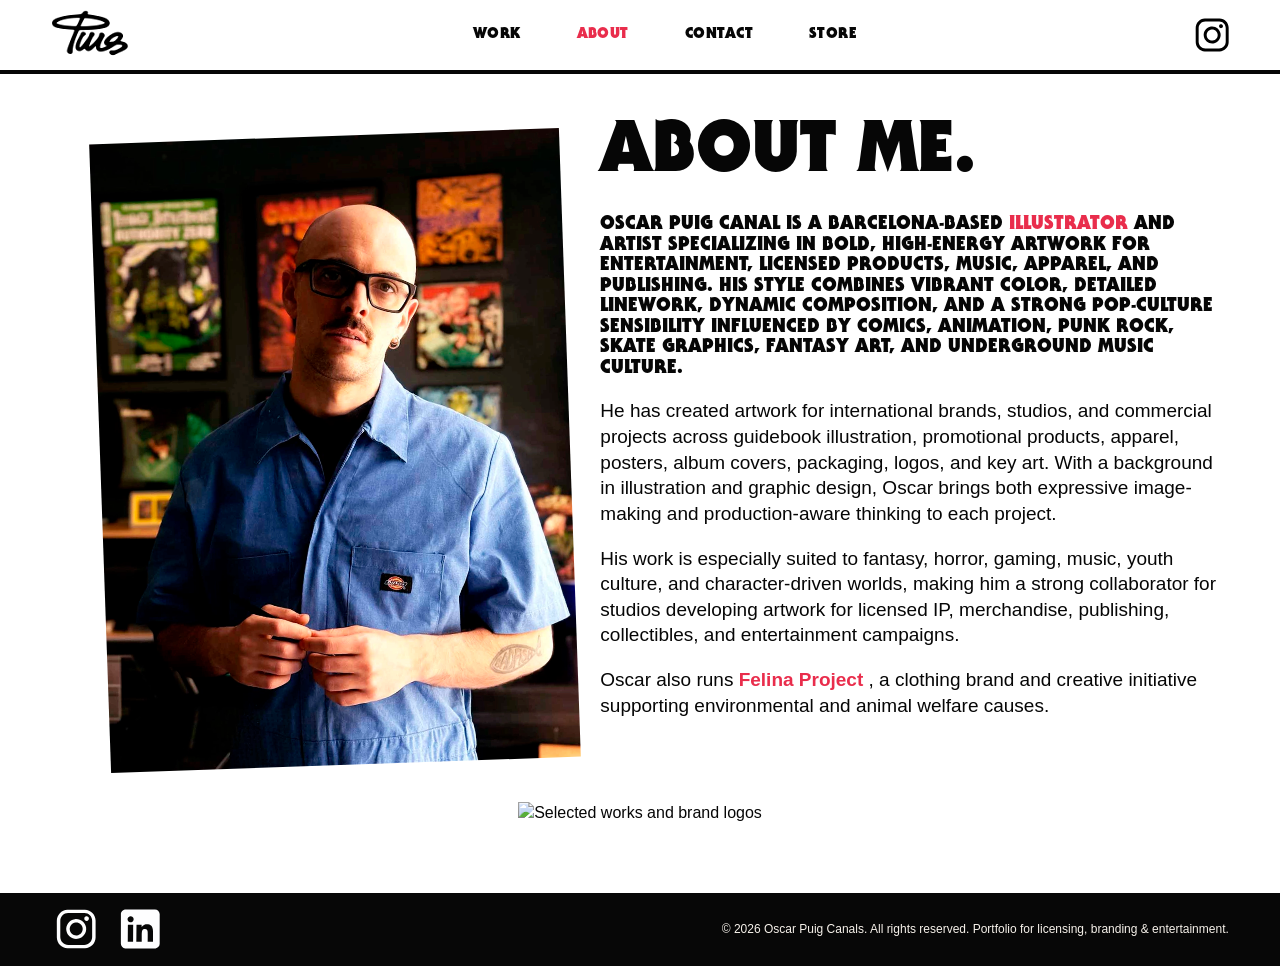
==== about.html @ 58c4e63c "Initial commit" ====
<!doctype html>
<html lang="es">
<head>
  <meta charset="utf-8">
  <meta name="viewport" content="width=device-width, initial-scale=1">
  <title>Oscar Puig - About</title>
  <link rel="stylesheet" href="assets/css/styles.css">

   <link rel="icon" type="image/png" href="assets/img/favicon/favicon.png">
  <link rel="stylesheet" href="assets/css/styles.css">
</head>

<body>
  <header class="site-header">
  <div class="nav-wrap">
    <a class="logo" href="index.html#home" aria-label="Ir a inicio">
      <img src="assets/img/logos/logo.gif" alt="OP">
    </a>

    <nav class="main-nav" aria-label="Navegación principal">
      <a href="index.html#licensed-work">Work</a>
      <a class="active" href="about.html">About</a>
      <a href="contact.html">Contact</a>
      <a href="https://lostmerch.com/collections/felina" target="_blank" rel="noopener">Store</a>
    </nav>

    <a
      class="eye-link header-instagram"
      href="https://www.instagram.com/oscarpuig_bf/"
      target="_blank"
      rel="noopener"
      aria-label="Instagram"
    >
      <img src="assets/img/social/instagram-2.svg" alt="Instagram">
    </a>
  </div>
</header>

  <main class="section about-page">
    <section class="about-hero">
      <div class="photo-tape">
        <img src="assets/img/about/profile-placeholder.webp" alt="Oscar Puig">
      </div>

      <div class="about-copy">
        <h1>About Me.</h1>

        <p class="bold-intro">
          Oscar Puig Canal is a Barcelona-based <span>illustrator</span> and artist specializing in bold, high-energy artwork for entertainment, licensed products, music, apparel, and publishing. His style combines vibrant color, detailed linework, dynamic composition, and a strong pop-culture sensibility influenced by comics, animation, punk rock, skate graphics, fantasy art, and underground music culture.
        </p>

        <p>
          He has created artwork for international brands, studios, and commercial projects across guidebook illustration, promotional products, apparel, posters, album covers, packaging, logos, and key art. With a background in illustration and graphic design, Oscar brings both expressive image-making and production-aware thinking to each project.
        </p>

        <p>
          His work is especially suited to fantasy, horror, gaming, music, youth culture, and character-driven worlds, making him a strong collaborator for studios developing artwork for licensed IP, merchandise, publishing, collectibles, and entertainment campaigns. 

        <p>
          Oscar also runs <a class="about-link" href="https://lostmerch.com/collections/felina" target="_blank" rel="noopener">
  <strong>Felina Project</strong>
</a>, a clothing brand and creative initiative supporting environmental and animal welfare causes.
        </p>
      </div>
    </section>
  </main>

  <div class="brand-strip brand-strip-about">
  <img src="assets/img/logos/brand-strip-about.svg" alt="Selected works and brand logos">
</div>

  <footer class="site-footer">
    <div class="footer-inner">
      <div class="footer-socials">
        <a href="https://www.instagram.com/oscarpuigdraws/" target="_blank" rel="noopener" aria-label="Instagram">
          <img src="assets/img/social/instagram.svg" alt="Instagram">
        </a>

        <a href="https://www.linkedin.com/" target="_blank" rel="noopener" aria-label="LinkedIn">
          <img src="assets/img/social/linkedin.svg" alt="LinkedIn">
        </a>
      </div>

      <div class="footer-copy">
        © 2026 Oscar Puig Canals. All rights reserved. Portfolio for licensing, branding & entertainment.
      </div>
    </div>
  </footer>

  <script src="assets/js/main.js"></script>
</body>
</html>
---- assets/css/styles.css ----
@font-face{
  font-family:'ITC Serif Gothic Std Black';
  src:url('../fonts/ITCSerifGothicStdBlack.woff2') format('woff2');
  font-weight:900;
  font-style:normal;
  font-display:swap;
}

/* ============================= */
/* VARIABLES */
/* ============================= */

:root{
  --paper:#ffffff;
  --ink:#060606;
  --muted:#3c3c3c;
  --accent:#e92d4c;
  --line:#0b0b0b;
  --max:1500px;
  --header-real-h:74px;
  --brand-strip-h:82px;
  --display:'ITC Serif Gothic Std Black','Arial Black',Impact,sans-serif;
  --body:Arial,Helvetica,sans-serif;
}

/* ============================= */
/* BASE */
/* ============================= */

*{
  box-sizing:border-box;
}

html{
  scroll-behavior:smooth;
  background:#070707;
}

body{
  margin:0;
  background:linear-gradient(
    to bottom,
    var(--paper) 0%,
    var(--paper) calc(100% - 72px),
    #070707 calc(100% - 72px),
    #070707 100%
  );
  color:var(--ink);
  font-family:var(--body);
  font-size:16px;
  line-height:1.35;
}

img{
  max-width:100%;
}

.accent-word{
  color:var(--accent);
}

/* ============================= */
/* HEADER */
/* ============================= */

.site-header{
  position:sticky;
  top:0;
  z-index:50;
  background:rgba(255,255,255,.96);
  border-bottom:4px solid var(--ink);
  transition:transform .28s ease,box-shadow .28s ease;
}

.site-header.hide{
  transform:translateY(-105%);
}

.nav-wrap{
  max-width:var(--max);
  margin:0 auto;
  height:70px;
  padding:0 clamp(22px,4vw,68px);
  display:grid;
  grid-template-columns:120px 1fr 70px;
  align-items:center;
}

.logo{
  display:inline-flex;
  width:84px;
  align-items:center;
  background:transparent;
  isolation:auto;
}

.logo img{
  width:78px;
  height:auto;
  display:block;
  mix-blend-mode:multiply;
  filter:contrast(1.15);
}

.main-nav{
  display:flex;
  justify-content:center;
  gap:56px;
}

.main-nav a{
  font-family:var(--display);
  font-size:15px;
  color:var(--ink);
  text-decoration:none;
  text-transform:uppercase;
  letter-spacing:.03em;
  transition:color .18s ease;
}

.main-nav a:hover,
.main-nav a.active{
  color:var(--accent);
}

.eye-link{
  justify-self:end;
}

.header-instagram{
  display:flex;
  align-items:center;
  justify-content:center;
}

.header-instagram img{
  width:34px;
  height:34px;
  display:block;
  object-fit:contain;
}

.header-instagram:hover{
  opacity:.75;
}

/* ============================= */
/* GENERAL SECTIONS */
/* ============================= */

.section{
  max-width:var(--max);
  margin:0 auto;
  padding:32px clamp(24px,4vw,68px);
}

/* ============================= */
/* INDEX FIRST SCREEN */
/* ============================= */

.index-screen{
  height:calc(100svh - var(--header-real-h));
  min-height:640px;
  display:flex;
  flex-direction:column;
  overflow:hidden;
}

.index-screen .hero{
  flex:1 1 auto;
  min-height:0;
  height:auto;
  max-height:none;
  padding-top:0;
  padding-bottom:0;
}

.index-screen .brand-strip{
  flex:0 0 var(--brand-strip-h);
  height:var(--brand-strip-h);
}

.index-screen + .work-section{
  margin-top:0;
}

/* ============================= */
/* HERO */
/* ============================= */

.hero{
  display:grid;
  grid-template-columns:minmax(300px,410px) minmax(760px,1fr);
  gap:28px;
  align-items:center;
  overflow:hidden;
}

.intro-kicker{
  font-family:var(--display);
  color:var(--accent);
  font-size:17px;
  margin-bottom:24px !important;
}

.hero h1{
  font-family:var(--display);
  font-size:clamp(68px,9vw,126px);
  line-height:.72;
  margin:0 0 4px !important;
  text-transform:uppercase;
  letter-spacing:-.06em;
}

.hero h1 span{
  display:block;
}

.hero h1 span:first-child{
  margin-bottom:18px;
}

.hero .lead{
  max-width:510px;
  font-family:var(--display);
  font-weight:900;
  font-size:30px;
  line-height:1.05;
  letter-spacing:.02em;
  text-transform:uppercase;
  margin-top:0 !important;
}

.hero .lead.lead-accent{
  color:#ef3f5f !important;
}

.hero-copy > p:not(.lead){
  max-width:500px;
}

/* ============================= */
/* WORK BUTTON */
/* ============================= */

.hero-work-btn{
  display:inline-flex;
  align-items:center;
  justify-content:center;
  margin-top:18px;
  padding:11px 18px 9px;
  background:#fff;
  color:var(--ink);
  border:2px solid var(--ink);
  font-family:var(--display);
  font-size:15px;
  line-height:1;
  text-transform:uppercase;
  text-decoration:none;
  letter-spacing:.03em;
  box-shadow:4px 4px 0 var(--ink);
  transition:
    background .2s ease,
    color .2s ease,
    transform .2s ease,
    box-shadow .2s ease;
}

.hero-work-btn:hover{
  background:var(--accent);
  color:#fff;
  transform:translate(2px,2px);
  box-shadow:2px 2px 0 var(--ink);
}

/* ============================= */
/* HERO CARDS — ACCORDION SOLO DESKTOP */
/* ============================= */

.hero-cards{
  height:100%;
  min-height:0;
  max-height:none;
  display:grid;
  grid-template-columns:1.7fr 1fr 1fr 1fr;
  gap:0;
  align-items:stretch;
  overflow:hidden;
  padding:12px 0;
  background:transparent;
  border:0;
  transition:grid-template-columns .45s cubic-bezier(.22,.61,.36,1);
}

.hero-cards:hover{
  grid-template-columns:1fr 1fr 1fr 1fr;
}

.hero-cards:has(.hero-card:nth-child(1):hover){
  grid-template-columns:2.25fr .82fr .82fr .82fr;
}

.hero-cards:has(.hero-card:nth-child(2):hover){
  grid-template-columns:.82fr 2.25fr .82fr .82fr;
}

.hero-cards:has(.hero-card:nth-child(3):hover){
  grid-template-columns:.82fr .82fr 2.25fr .82fr;
}

.hero-cards:has(.hero-card:nth-child(4):hover){
  grid-template-columns:.82fr .82fr .82fr 2.25fr;
}

.hero-card{
  position:relative;
  display:block;
  height:100%;
  min-width:0;
  overflow:hidden;
  background:#000;
  text-decoration:none;
  border:0;
  border-left:1px solid var(--ink);
  transform:none;
  margin:0;
  clip-path:none;
  isolation:isolate;
}

.hero-card:first-child{
  border-left:0;
}

.hero-card::before,
.hero-card::after{
  display:none;
}

.hero-card:not(:first-child){
  border-left:1px solid var(--ink);
}

.hero-card img{
  width:100%;
  height:100%;
  max-width:none;
  display:block;
  object-fit:cover;
  object-position:center;
  transform:scale(1.02);
  filter:saturate(.96) contrast(.99);
  transition:
    transform .55s cubic-bezier(.22,.61,.36,1),
    filter .35s ease;
}

.hero-card:hover img{
  transform:scale(1.09);
  filter:saturate(1.04) contrast(1.03);
}

.hero-label{
  position:absolute;
  left:18px;
  bottom:34px;
  z-index:8;
  background:#fff;
  color:#000;
  font-family:var(--display);
  font-size:15px;
  padding:4px 8px;
  transform:none;
}

/* ============================= */
/* BRAND STRIP */
/* ============================= */

.brand-strip{
  width:100%;
  height:82px;
  background:#050505;
  display:flex;
  align-items:center;
  justify-content:center;
  overflow:hidden;
  padding:0 32px;
}

.brand-strip img{
  display:block;
  width:auto;
  height:auto;
  max-width:100%;
  max-height:100px;
  object-fit:contain;
}

.brand-strip-about{
  background:#fff;
}

/* ============================= */
/* WORK SECTIONS */
/* ============================= */

.section-title{
  font-family:var(--display);
  font-size:31px;
  text-align:center;
  margin:0 auto 22px;
  text-transform:uppercase;
  border-top:1px solid rgba(0,0,0,.25);
  padding-top:16px;
  letter-spacing:-.03em;
}

.section-title span{
  color:var(--accent);
}

.work-section{
  padding-top:26px;
  padding-bottom:18px;
}

.gallery{
  width:100%;
  display:grid;
  gap:10px;
  align-items:stretch;
  grid-auto-flow:dense;
}

.tile{
  position:relative;
  overflow:hidden;
  background:#111;
  cursor:pointer;
  min-height:0;
  aspect-ratio:4 / 5;
}

.tile.big{
  grid-row:span 2;
}

.tile.wide{
  grid-column:auto;
}

.tile img{
  width:100%;
  height:100%;
  display:block;
  object-fit:cover;
  object-position:center center;
  transition:transform .45s ease,filter .45s ease;
}

.tile::after{
  content:"";
  position:absolute;
  inset:0;
  background:rgba(0,0,0,0);
  transition:background .35s ease;
}

.tile:hover img{
  transform:scale(1.07);
  filter:brightness(.65);
}

.tile:hover::after{
  background:rgba(0,0,0,.28);
}

.tile-copy{
  position:absolute;
  inset:0;
  z-index:2;
  color:#fff;
  display:flex;
  flex-direction:column;
  align-items:center;
  justify-content:center;
  text-align:center;
  padding:24px;
  opacity:0;
  transform:translateY(8px);
  transition:opacity .25s ease,transform .25s ease;
}

.tile:hover .tile-copy{
  opacity:1;
  transform:translateY(0);
}

.tile-copy h3{
  font-family:var(--display);
  font-size:clamp(18px,2.2vw,34px);
  line-height:.9;
  margin:0 0 8px;
  text-transform:uppercase;
}

.tile-copy p{
  font-size:16px;
  max-width:330px;
  margin:0;
}

/* Licensed Work */
.licensed-grid{
  grid-template-columns:2fr 1fr 1fr;
  grid-template-rows:repeat(2,1fr);
  grid-auto-rows:1fr;
  aspect-ratio:1.595 / 1;
}

.licensed-grid .tile{
  aspect-ratio:auto;
}

.licensed-grid .big{
  grid-column:1;
  grid-row:1 / span 2;
}

/* Merch & Apparel */
.merch-grid{
  grid-template-columns:repeat(2,1fr);
  grid-template-rows:1fr;
  aspect-ratio:2 / 1;
}

.merch-grid .tile{
  aspect-ratio:auto;
}

/* Poster Art */
.poster-grid{
  grid-template-columns:1fr 1fr 2fr;
  grid-template-rows:repeat(2,1fr);
  aspect-ratio:1.595 / 1;
}

.poster-grid .tile{
  aspect-ratio:auto;
}

.poster-grid .big{
  grid-column:3;
  grid-row:1 / span 2;
}

/* Packaging */
.packaging-grid{
  grid-template-columns:repeat(4,1fr);
  grid-template-rows:1fr;
  aspect-ratio:3.205 / 1;
}

.packaging-grid .tile{
  aspect-ratio:auto;
}

/* ============================= */
/* MODAL — PROYECTOS */
/* ============================= */

.modal{
  position:fixed;
  inset:0;
  z-index:100;
  display:flex;
  align-items:flex-start;
  justify-content:center;
  padding:62px 28px 46px;
  background:rgba(0,0,0,.85);
  overflow:auto;
  opacity:0;
  visibility:hidden;
  pointer-events:none;
  transition:
    opacity .35s ease,
    visibility .35s ease;
}

.modal.open{
  opacity:1;
  visibility:visible;
  pointer-events:auto;
}

.modal-card{
  position:relative;
  width:min(1080px,92vw);
  background:transparent;
  border:0;
  box-shadow:none;
  overflow:visible;
  opacity:0;
  transform:translateY(28px) scale(.97);
  transition:
    opacity .45s ease,
    transform .45s cubic-bezier(.22,.61,.36,1);
}

.modal.open .modal-card{
  opacity:1;
  transform:translateY(0) scale(1);
}

.modal-close{
  position:absolute;
  right:-8px;
  top:-52px;
  z-index:120;
  width:42px;
  height:42px;
  border:0;
  background:transparent;
  color:#fff;
  font-family:var(--display);
  font-size:42px;
  line-height:1;
  cursor:pointer;
  transition:
    transform .2s ease,
    opacity .2s ease;
}

.modal-close:hover{
  transform:scale(1.12);
  opacity:.75;
}

.modal-content{
  display:flex;
  flex-direction:column;
  align-items:center;
  gap:22px;
}

.modal-text{
  order:-1;
  width:75%;
  padding:0;
  color:#fff;
  text-align:center;
  background:transparent;
}

.modal-text h2{
  font-family:var(--display);
  font-size:clamp(20px,2.6vw,36px);
  line-height:.9;
  margin:0 0 8px;
  text-transform:uppercase;
  color:#fff;
}

.modal-text p{
  max-width:600px;
  margin:0 auto;
  font-size:15px;
  line-height:1.35;
  color:#fff;
  background:transparent;
}

.modal-text .store-note{
  display:none;
}

.modal-image{
  width:100%;
  min-height:0;
  display:flex;
  justify-content:center;
  align-items:flex-start;
  background:transparent;
  overflow:visible;
}

.modal-image img{
  display:block;
  width:60%;
  max-width:900px;
  height:auto;
  max-height:none;
  object-fit:contain;
  background:transparent;
  box-shadow:none;
  opacity:0;
  transform:scale(.96);
  transition:
    opacity .5s ease .08s,
    transform .5s cubic-bezier(.22,.61,.36,1) .08s;
}

.modal.open .modal-image img{
  opacity:1;
  transform:scale(1);
}

/* ============================= */
/* ABOUT */
/* ============================= */

.contact-page{
  min-height:calc(100vh - 120px);
}

.about-page{
  min-height:0;
  padding-top:26px;
  padding-bottom:0;
}

.about-hero{
  display:grid;
  grid-template-columns:minmax(320px, .95fr) minmax(460px, 1.15fr);
  gap:30px;
  align-items:start;
  border-bottom:0;
  padding-top:26px;
  padding-bottom:6px;
}

.about-page + .brand-strip{
  margin-top:0;
}

.photo-tape{
  position:relative;
  justify-self:end;
  align-self:start;
  width:min(100%, 470px);
  margin:10px 0 0 0;
  transform:rotate(-2deg);
}

.photo-tape img{
  width:100%;
  display:block;
  border:0;
  box-shadow:0 2px 8px rgba(0,0,0,.0);
}

.about-copy{
  justify-self:start;
  max-width:680px;
}

.about-copy h1{
  font-family:var(--display);
  font-size:72px;
  line-height:.85;
  margin:0 0 28px;
  text-transform:uppercase;
}

.contact-box h1{
  font-family:var(--display);
  font-size:44px;
  margin:0 0 25px;
  text-transform:uppercase;
}

.bold-intro{
  font-family:var(--display);
  font-size:19px;
  line-height:1.08;
  text-transform:uppercase;
}

.bold-intro span,
.red{
  color:var(--accent);
}

.about-copy p{
  font-size:19px;
  max-width:620px;
}

.brand-logos{
  display:flex;
  flex-wrap:wrap;
  gap:18px 28px;
  margin-top:30px;
  font-family:var(--display);
  font-size:22px;
  align-items:center;
}

.caption{
  font-family:'Comic Sans MS',cursive;
  font-size:27px;
  text-align:center;
  background:#ede5da;
  padding:8px 18px;
  width:max-content;
  margin:-8px auto 0;
  position:relative;
}

/* ============================= */
/* CONTACT */
/* ============================= */

.contact-page{
  display:grid;
  place-items:center;
  text-align:center;
  padding-top:60px;
}

.contact-box{
  transform:translateY(-20px);
}

.contact-eye{
  width:170px;
  margin:0 auto 28px;
}

.contact-box h1{
  font-size:68px;
  line-height:.88;
}

.contact-email{
  font-family:var(--display);
  color:var(--accent);
  font-size:24px;
  text-transform:uppercase;
}

.contact-email:hover{
  color:#000;
}

/* ============================= */
/* FOOTER */
/* ============================= */

.site-footer{
  background:#070707;
  color:#f7f2eb;
  margin-top:40px;
  margin-bottom:0;
  border-bottom:1px solid #070707;
}

.footer-inner{
  max-width:var(--max);
  min-height:72px;
  margin:0 auto;
  padding:0 clamp(24px,4vw,68px);
  display:flex;
  align-items:center;
  justify-content:space-between;
  gap:24px;
  font-size:12px;
}

.footer-socials{
  display:flex;
  align-items:center;
  justify-content:flex-start;
  gap:14px;
}

.footer-socials a{
  width:50px;
  height:50px;
  display:grid;
  place-items:center;
  text-decoration:none;
  transition:
    transform .2s ease,
    opacity .2s ease;
}

.footer-socials a:hover{
  transform:translateY(-2px);
  opacity:.75;
}

.footer-socials img{
  width:40px;
  height:40px;
  display:block;
  object-fit:contain;
}

.footer-copy{
  margin-left:auto;
  text-align:right;
  max-width:720px;
}

/* ============================= */
/* RESPONSIVE TABLET + MOBILE */
/* AQUÍ SE DESACTIVA EL ACCORDION */
/* Y SE OCULTA INSTAGRAM HEADER */
/* ============================= */

@media (max-width:980px){
  :root{
    --brand-strip-h:70px;
  }

  .nav-wrap{
    grid-template-columns:80px 1fr;
  }

  .header-instagram,
  .eye-link.header-instagram{
    display:none !important;
  }

  .main-nav{
    gap:22px;
  }

  .hero{
    grid-template-columns:1fr;
    gap:18px;
    min-height:auto;
    height:auto;
    max-height:none;
    padding-top:34px;
    padding-bottom:24px;
    overflow:visible;
  }

  .index-screen{
    height:auto;
    min-height:0;
    overflow:visible;
  }

  .index-screen .hero{
    min-height:auto;
    height:auto;
    padding-top:34px;
    padding-bottom:24px;
  }

  .hero-cards,
  .index-screen .hero-cards{
    height:520px;
    min-height:0;
    max-height:none;
    overflow:hidden;
    padding:0;
    gap:4px;
    grid-template-columns:repeat(4,1fr) !important;
    transition:none !important;
  }

  .hero-cards:hover,
  .hero-cards:has(.hero-card:nth-child(1):hover),
  .hero-cards:has(.hero-card:nth-child(2):hover),
  .hero-cards:has(.hero-card:nth-child(3):hover),
  .hero-cards:has(.hero-card:nth-child(4):hover){
    grid-template-columns:repeat(4,1fr) !important;
  }

  .hero-card,
  .hero-card:first-child,
  .hero-card:nth-child(2),
  .hero-card:nth-child(3),
  .hero-card:nth-child(4){
    transform:none !important;
    margin:0 !important;
    clip-path:none !important;
  }

  .hero-card img,
  .hero-card:hover img{
    width:100%;
    height:100%;
    transform:scale(1.02) !important;
    filter:saturate(.96) contrast(.99) !important;
  }

  .hero-label{
    left:0;
    transform:none;
  }

  .index-screen .brand-strip{
    flex-basis:70px;
    height:70px;
  }

  .licensed-grid,
  .poster-grid,
  .merch-grid,
  .packaging-grid{
    aspect-ratio:auto;
    grid-template-columns:1fr 1fr;
    grid-template-rows:none;
    grid-auto-rows:auto;
  }

  .licensed-grid .tile,
  .poster-grid .tile,
  .merch-grid .tile,
  .packaging-grid .tile{
    aspect-ratio:4 / 5;
  }

  .licensed-grid .big,
  .poster-grid .big{
    grid-column:auto;
    grid-row:auto;
  }

  .about-hero{
    grid-template-columns:1fr;
    gap:34px;
    padding-top:28px;
    padding-bottom:8px;
  }

  .photo-tape{
    justify-self:center;
    width:min(100%, 520px);
    margin:0;
  }

  .about-copy{
    justify-self:center;
    max-width:680px;
  }

  .modal-content{
    grid-template-columns:1fr;
  }
}

/* ============================= */
/* RESPONSIVE MOBILE */
/* ============================= */

@media (max-width:640px){
  .nav-wrap{
    height:auto;
    grid-template-columns:1fr;
    padding:12px 18px;
    text-align:center;
  }

  .logo{
    justify-self:center;
  }

  .header-instagram,
  .eye-link.header-instagram{
    display:none !important;
  }

  .main-nav{
    flex-wrap:wrap;
    justify-content:center;
    gap:18px;
    margin:6px 0;
  }

  .hero h1{
    font-size:68px;
  }

  .hero-cards,
  .index-screen .hero-cards{
    grid-template-columns:1fr 1fr !important;
    height:auto;
    gap:4px;
    padding:0;
    transition:none !important;
  }

  .hero-cards:hover,
  .hero-cards:has(.hero-card:nth-child(1):hover),
  .hero-cards:has(.hero-card:nth-child(2):hover),
  .hero-cards:has(.hero-card:nth-child(3):hover),
  .hero-cards:has(.hero-card:nth-child(4):hover){
    grid-template-columns:1fr 1fr !important;
  }

  .hero-card{
    height:360px;
  }

  .hero-card img,
  .hero-card:hover img{
    transform:scale(1.02) !important;
    filter:saturate(.96) contrast(.99) !important;
  }

  .licensed-grid,
  .merch-grid,
  .poster-grid,
  .packaging-grid{
    grid-template-columns:1fr!important;
  }

  .licensed-grid .tile,
  .poster-grid .tile,
  .merch-grid .tile,
  .packaging-grid .tile{
    aspect-ratio:4 / 5;
  }

  .about-hero{
    gap:26px;
    padding-top:24px;
    padding-bottom:8px;
  }

  .photo-tape{
    width:100%;
  }

  .about-copy h1{
    font-size:38px;
  }

  .about-copy p{
    font-size:17px;
  }

  .bold-intro{
    font-size:17px;
  }

  .brand-logos{
    font-size:18px;
    gap:14px 22px;
  }

  .contact-box h1{
    font-size:48px;
  }

  .contact-email{
    font-size:17px;
  }

  .modal{
    padding:72px 18px 36px;
  }

  .modal-card{
    width:92vw;
  }

  .modal-close{
    right:16px;
    top:16px;
    font-size:42px;
  }

  .modal-content{
    gap:18px;
  }

  .modal-text{
    width:100%;
  }

  .modal-text h2{
    font-size:34px;
  }

  .modal-text p{
    font-size:14px;
  }

  .modal-image img{
    width:100%;
    max-width:100%;
    max-height:none;
  }

  .footer-inner{
    flex-direction:column;
    justify-content:center;
    text-align:center;
    gap:10px;
    padding-top:16px;
    padding-bottom:16px;
  }

  .footer-socials{
    justify-content:center;
  }

  .footer-copy{
    margin-left:0;
    text-align:center;
  }
}
/* ============================= */
/* FELINA LINK */
/* ============================= */
.about-link{
  color:var(--accent);
  text-decoration:none;
}

.about-link:hover{
  color:var(--ink);
  text-decoration:underline;
}

/* ============================= */
/* FIX HEADER CONSISTENTE */
/* ============================= */

/* Mantiene siempre el espacio del scrollbar para que el header no se mueva entre páginas */
html{
  overflow-y:scroll;
}

/* Header con la misma caja siempre */
.nav-wrap{
  width:100%;
  max-width:var(--max);
  margin:0 auto;
  height:70px;
  padding:0 clamp(22px,4vw,68px);

  display:grid;
  grid-template-columns:120px minmax(0,1fr) 70px;
  align-items:center;
}

/* Logo izquierda */
.logo{
  justify-self:start;
}

/* Navegación siempre centrada */
.main-nav{
  justify-self:center;
}

/* Instagram derecha siempre en la misma posición */
.eye-link.header-instagram{
  justify-self:end;
  width:70px;
  height:70px;

  display:flex;
  align-items:center;
  justify-content:flex-end;
}

.eye-link.header-instagram img{
  width:34px;
  height:34px;
  display:block;
  object-fit:contain;
}

/* En tablet y móvil desaparece */
@media (max-width:980px){
  .nav-wrap{
    grid-template-columns:80px 1fr;
  }

  .header-instagram,
  .eye-link.header-instagram{
    display:none !important;
  }
}

@media (max-width:640px){
  .nav-wrap{
    grid-template-columns:1fr;
  }

  .header-instagram,
  .eye-link.header-instagram{
    display:none !important;
  }
}
---- assets/css/styles.css ----
@font-face{
  font-family:'ITC Serif Gothic Std Black';
  src:url('../fonts/ITCSerifGothicStdBlack.woff2') format('woff2');
  font-weight:900;
  font-style:normal;
  font-display:swap;
}

/* ============================= */
/* VARIABLES */
/* ============================= */

:root{
  --paper:#ffffff;
  --ink:#060606;
  --muted:#3c3c3c;
  --accent:#e92d4c;
  --line:#0b0b0b;
  --max:1500px;
  --header-real-h:74px;
  --brand-strip-h:82px;
  --display:'ITC Serif Gothic Std Black','Arial Black',Impact,sans-serif;
  --body:Arial,Helvetica,sans-serif;
}

/* ============================= */
/* BASE */
/* ============================= */

*{
  box-sizing:border-box;
}

html{
  scroll-behavior:smooth;
  background:#070707;
}

body{
  margin:0;
  background:linear-gradient(
    to bottom,
    var(--paper) 0%,
    var(--paper) calc(100% - 72px),
    #070707 calc(100% - 72px),
    #070707 100%
  );
  color:var(--ink);
  font-family:var(--body);
  font-size:16px;
  line-height:1.35;
}

img{
  max-width:100%;
}

.accent-word{
  color:var(--accent);
}

/* ============================= */
/* HEADER */
/* ============================= */

.site-header{
  position:sticky;
  top:0;
  z-index:50;
  background:rgba(255,255,255,.96);
  border-bottom:4px solid var(--ink);
  transition:transform .28s ease,box-shadow .28s ease;
}

.site-header.hide{
  transform:translateY(-105%);
}

.nav-wrap{
  max-width:var(--max);
  margin:0 auto;
  height:70px;
  padding:0 clamp(22px,4vw,68px);
  display:grid;
  grid-template-columns:120px 1fr 70px;
  align-items:center;
}

.logo{
  display:inline-flex;
  width:84px;
  align-items:center;
  background:transparent;
  isolation:auto;
}

.logo img{
  width:78px;
  height:auto;
  display:block;
  mix-blend-mode:multiply;
  filter:contrast(1.15);
}

.main-nav{
  display:flex;
  justify-content:center;
  gap:56px;
}

.main-nav a{
  font-family:var(--display);
  font-size:15px;
  color:var(--ink);
  text-decoration:none;
  text-transform:uppercase;
  letter-spacing:.03em;
  transition:color .18s ease;
}

.main-nav a:hover,
.main-nav a.active{
  color:var(--accent);
}

.eye-link{
  justify-self:end;
}

.header-instagram{
  display:flex;
  align-items:center;
  justify-content:center;
}

.header-instagram img{
  width:34px;
  height:34px;
  display:block;
  object-fit:contain;
}

.header-instagram:hover{
  opacity:.75;
}

/* ============================= */
/* GENERAL SECTIONS */
/* ============================= */

.section{
  max-width:var(--max);
  margin:0 auto;
  padding:32px clamp(24px,4vw,68px);
}

/* ============================= */
/* INDEX FIRST SCREEN */
/* ============================= */

.index-screen{
  height:calc(100svh - var(--header-real-h));
  min-height:640px;
  display:flex;
  flex-direction:column;
  overflow:hidden;
}

.index-screen .hero{
  flex:1 1 auto;
  min-height:0;
  height:auto;
  max-height:none;
  padding-top:0;
  padding-bottom:0;
}

.index-screen .brand-strip{
  flex:0 0 var(--brand-strip-h);
  height:var(--brand-strip-h);
}

.index-screen + .work-section{
  margin-top:0;
}

/* ============================= */
/* HERO */
/* ============================= */

.hero{
  display:grid;
  grid-template-columns:minmax(300px,410px) minmax(760px,1fr);
  gap:28px;
  align-items:center;
  overflow:hidden;
}

.intro-kicker{
  font-family:var(--display);
  color:var(--accent);
  font-size:17px;
  margin-bottom:24px !important;
}

.hero h1{
  font-family:var(--display);
  font-size:clamp(68px,9vw,126px);
  line-height:.72;
  margin:0 0 4px !important;
  text-transform:uppercase;
  letter-spacing:-.06em;
}

.hero h1 span{
  display:block;
}

.hero h1 span:first-child{
  margin-bottom:18px;
}

.hero .lead{
  max-width:510px;
  font-family:var(--display);
  font-weight:900;
  font-size:30px;
  line-height:1.05;
  letter-spacing:.02em;
  text-transform:uppercase;
  margin-top:0 !important;
}

.hero .lead.lead-accent{
  color:#ef3f5f !important;
}

.hero-copy > p:not(.lead){
  max-width:500px;
}

/* ============================= */
/* WORK BUTTON */
/* ============================= */

.hero-work-btn{
  display:inline-flex;
  align-items:center;
  justify-content:center;
  margin-top:18px;
  padding:11px 18px 9px;
  background:#fff;
  color:var(--ink);
  border:2px solid var(--ink);
  font-family:var(--display);
  font-size:15px;
  line-height:1;
  text-transform:uppercase;
  text-decoration:none;
  letter-spacing:.03em;
  box-shadow:4px 4px 0 var(--ink);
  transition:
    background .2s ease,
    color .2s ease,
    transform .2s ease,
    box-shadow .2s ease;
}

.hero-work-btn:hover{
  background:var(--accent);
  color:#fff;
  transform:translate(2px,2px);
  box-shadow:2px 2px 0 var(--ink);
}

/* ============================= */
/* HERO CARDS — ACCORDION SOLO DESKTOP */
/* ============================= */

.hero-cards{
  height:100%;
  min-height:0;
  max-height:none;
  display:grid;
  grid-template-columns:1.7fr 1fr 1fr 1fr;
  gap:0;
  align-items:stretch;
  overflow:hidden;
  padding:12px 0;
  background:transparent;
  border:0;
  transition:grid-template-columns .45s cubic-bezier(.22,.61,.36,1);
}

.hero-cards:hover{
  grid-template-columns:1fr 1fr 1fr 1fr;
}

.hero-cards:has(.hero-card:nth-child(1):hover){
  grid-template-columns:2.25fr .82fr .82fr .82fr;
}

.hero-cards:has(.hero-card:nth-child(2):hover){
  grid-template-columns:.82fr 2.25fr .82fr .82fr;
}

.hero-cards:has(.hero-card:nth-child(3):hover){
  grid-template-columns:.82fr .82fr 2.25fr .82fr;
}

.hero-cards:has(.hero-card:nth-child(4):hover){
  grid-template-columns:.82fr .82fr .82fr 2.25fr;
}

.hero-card{
  position:relative;
  display:block;
  height:100%;
  min-width:0;
  overflow:hidden;
  background:#000;
  text-decoration:none;
  border:0;
  border-left:1px solid var(--ink);
  transform:none;
  margin:0;
  clip-path:none;
  isolation:isolate;
}

.hero-card:first-child{
  border-left:0;
}

.hero-card::before,
.hero-card::after{
  display:none;
}

.hero-card:not(:first-child){
  border-left:1px solid var(--ink);
}

.hero-card img{
  width:100%;
  height:100%;
  max-width:none;
  display:block;
  object-fit:cover;
  object-position:center;
  transform:scale(1.02);
  filter:saturate(.96) contrast(.99);
  transition:
    transform .55s cubic-bezier(.22,.61,.36,1),
    filter .35s ease;
}

.hero-card:hover img{
  transform:scale(1.09);
  filter:saturate(1.04) contrast(1.03);
}

.hero-label{
  position:absolute;
  left:18px;
  bottom:34px;
  z-index:8;
  background:#fff;
  color:#000;
  font-family:var(--display);
  font-size:15px;
  padding:4px 8px;
  transform:none;
}

/* ============================= */
/* BRAND STRIP */
/* ============================= */

.brand-strip{
  width:100%;
  height:82px;
  background:#050505;
  display:flex;
  align-items:center;
  justify-content:center;
  overflow:hidden;
  padding:0 32px;
}

.brand-strip img{
  display:block;
  width:auto;
  height:auto;
  max-width:100%;
  max-height:100px;
  object-fit:contain;
}

.brand-strip-about{
  background:#fff;
}

/* ============================= */
/* WORK SECTIONS */
/* ============================= */

.section-title{
  font-family:var(--display);
  font-size:31px;
  text-align:center;
  margin:0 auto 22px;
  text-transform:uppercase;
  border-top:1px solid rgba(0,0,0,.25);
  padding-top:16px;
  letter-spacing:-.03em;
}

.section-title span{
  color:var(--accent);
}

.work-section{
  padding-top:26px;
  padding-bottom:18px;
}

.gallery{
  width:100%;
  display:grid;
  gap:10px;
  align-items:stretch;
  grid-auto-flow:dense;
}

.tile{
  position:relative;
  overflow:hidden;
  background:#111;
  cursor:pointer;
  min-height:0;
  aspect-ratio:4 / 5;
}

.tile.big{
  grid-row:span 2;
}

.tile.wide{
  grid-column:auto;
}

.tile img{
  width:100%;
  height:100%;
  display:block;
  object-fit:cover;
  object-position:center center;
  transition:transform .45s ease,filter .45s ease;
}

.tile::after{
  content:"";
  position:absolute;
  inset:0;
  background:rgba(0,0,0,0);
  transition:background .35s ease;
}

.tile:hover img{
  transform:scale(1.07);
  filter:brightness(.65);
}

.tile:hover::after{
  background:rgba(0,0,0,.28);
}

.tile-copy{
  position:absolute;
  inset:0;
  z-index:2;
  color:#fff;
  display:flex;
  flex-direction:column;
  align-items:center;
  justify-content:center;
  text-align:center;
  padding:24px;
  opacity:0;
  transform:translateY(8px);
  transition:opacity .25s ease,transform .25s ease;
}

.tile:hover .tile-copy{
  opacity:1;
  transform:translateY(0);
}

.tile-copy h3{
  font-family:var(--display);
  font-size:clamp(18px,2.2vw,34px);
  line-height:.9;
  margin:0 0 8px;
  text-transform:uppercase;
}

.tile-copy p{
  font-size:16px;
  max-width:330px;
  margin:0;
}

/* Licensed Work */
.licensed-grid{
  grid-template-columns:2fr 1fr 1fr;
  grid-template-rows:repeat(2,1fr);
  grid-auto-rows:1fr;
  aspect-ratio:1.595 / 1;
}

.licensed-grid .tile{
  aspect-ratio:auto;
}

.licensed-grid .big{
  grid-column:1;
  grid-row:1 / span 2;
}

/* Merch & Apparel */
.merch-grid{
  grid-template-columns:repeat(2,1fr);
  grid-template-rows:1fr;
  aspect-ratio:2 / 1;
}

.merch-grid .tile{
  aspect-ratio:auto;
}

/* Poster Art */
.poster-grid{
  grid-template-columns:1fr 1fr 2fr;
  grid-template-rows:repeat(2,1fr);
  aspect-ratio:1.595 / 1;
}

.poster-grid .tile{
  aspect-ratio:auto;
}

.poster-grid .big{
  grid-column:3;
  grid-row:1 / span 2;
}

/* Packaging */
.packaging-grid{
  grid-template-columns:repeat(4,1fr);
  grid-template-rows:1fr;
  aspect-ratio:3.205 / 1;
}

.packaging-grid .tile{
  aspect-ratio:auto;
}

/* ============================= */
/* MODAL — PROYECTOS */
/* ============================= */

.modal{
  position:fixed;
  inset:0;
  z-index:100;
  display:flex;
  align-items:flex-start;
  justify-content:center;
  padding:62px 28px 46px;
  background:rgba(0,0,0,.85);
  overflow:auto;
  opacity:0;
  visibility:hidden;
  pointer-events:none;
  transition:
    opacity .35s ease,
    visibility .35s ease;
}

.modal.open{
  opacity:1;
  visibility:visible;
  pointer-events:auto;
}

.modal-card{
  position:relative;
  width:min(1080px,92vw);
  background:transparent;
  border:0;
  box-shadow:none;
  overflow:visible;
  opacity:0;
  transform:translateY(28px) scale(.97);
  transition:
    opacity .45s ease,
    transform .45s cubic-bezier(.22,.61,.36,1);
}

.modal.open .modal-card{
  opacity:1;
  transform:translateY(0) scale(1);
}

.modal-close{
  position:absolute;
  right:-8px;
  top:-52px;
  z-index:120;
  width:42px;
  height:42px;
  border:0;
  background:transparent;
  color:#fff;
  font-family:var(--display);
  font-size:42px;
  line-height:1;
  cursor:pointer;
  transition:
    transform .2s ease,
    opacity .2s ease;
}

.modal-close:hover{
  transform:scale(1.12);
  opacity:.75;
}

.modal-content{
  display:flex;
  flex-direction:column;
  align-items:center;
  gap:22px;
}

.modal-text{
  order:-1;
  width:75%;
  padding:0;
  color:#fff;
  text-align:center;
  background:transparent;
}

.modal-text h2{
  font-family:var(--display);
  font-size:clamp(20px,2.6vw,36px);
  line-height:.9;
  margin:0 0 8px;
  text-transform:uppercase;
  color:#fff;
}

.modal-text p{
  max-width:600px;
  margin:0 auto;
  font-size:15px;
  line-height:1.35;
  color:#fff;
  background:transparent;
}

.modal-text .store-note{
  display:none;
}

.modal-image{
  width:100%;
  min-height:0;
  display:flex;
  justify-content:center;
  align-items:flex-start;
  background:transparent;
  overflow:visible;
}

.modal-image img{
  display:block;
  width:60%;
  max-width:900px;
  height:auto;
  max-height:none;
  object-fit:contain;
  background:transparent;
  box-shadow:none;
  opacity:0;
  transform:scale(.96);
  transition:
    opacity .5s ease .08s,
    transform .5s cubic-bezier(.22,.61,.36,1) .08s;
}

.modal.open .modal-image img{
  opacity:1;
  transform:scale(1);
}

/* ============================= */
/* ABOUT */
/* ============================= */

.contact-page{
  min-height:calc(100vh - 120px);
}

.about-page{
  min-height:0;
  padding-top:26px;
  padding-bottom:0;
}

.about-hero{
  display:grid;
  grid-template-columns:minmax(320px, .95fr) minmax(460px, 1.15fr);
  gap:30px;
  align-items:start;
  border-bottom:0;
  padding-top:26px;
  padding-bottom:6px;
}

.about-page + .brand-strip{
  margin-top:0;
}

.photo-tape{
  position:relative;
  justify-self:end;
  align-self:start;
  width:min(100%, 470px);
  margin:10px 0 0 0;
  transform:rotate(-2deg);
}

.photo-tape img{
  width:100%;
  display:block;
  border:0;
  box-shadow:0 2px 8px rgba(0,0,0,.0);
}

.about-copy{
  justify-self:start;
  max-width:680px;
}

.about-copy h1{
  font-family:var(--display);
  font-size:72px;
  line-height:.85;
  margin:0 0 28px;
  text-transform:uppercase;
}

.contact-box h1{
  font-family:var(--display);
  font-size:44px;
  margin:0 0 25px;
  text-transform:uppercase;
}

.bold-intro{
  font-family:var(--display);
  font-size:19px;
  line-height:1.08;
  text-transform:uppercase;
}

.bold-intro span,
.red{
  color:var(--accent);
}

.about-copy p{
  font-size:19px;
  max-width:620px;
}

.brand-logos{
  display:flex;
  flex-wrap:wrap;
  gap:18px 28px;
  margin-top:30px;
  font-family:var(--display);
  font-size:22px;
  align-items:center;
}

.caption{
  font-family:'Comic Sans MS',cursive;
  font-size:27px;
  text-align:center;
  background:#ede5da;
  padding:8px 18px;
  width:max-content;
  margin:-8px auto 0;
  position:relative;
}

/* ============================= */
/* CONTACT */
/* ============================= */

.contact-page{
  display:grid;
  place-items:center;
  text-align:center;
  padding-top:60px;
}

.contact-box{
  transform:translateY(-20px);
}

.contact-eye{
  width:170px;
  margin:0 auto 28px;
}

.contact-box h1{
  font-size:68px;
  line-height:.88;
}

.contact-email{
  font-family:var(--display);
  color:var(--accent);
  font-size:24px;
  text-transform:uppercase;
}

.contact-email:hover{
  color:#000;
}

/* ============================= */
/* FOOTER */
/* ============================= */

.site-footer{
  background:#070707;
  color:#f7f2eb;
  margin-top:40px;
  margin-bottom:0;
  border-bottom:1px solid #070707;
}

.footer-inner{
  max-width:var(--max);
  min-height:72px;
  margin:0 auto;
  padding:0 clamp(24px,4vw,68px);
  display:flex;
  align-items:center;
  justify-content:space-between;
  gap:24px;
  font-size:12px;
}

.footer-socials{
  display:flex;
  align-items:center;
  justify-content:flex-start;
  gap:14px;
}

.footer-socials a{
  width:50px;
  height:50px;
  display:grid;
  place-items:center;
  text-decoration:none;
  transition:
    transform .2s ease,
    opacity .2s ease;
}

.footer-socials a:hover{
  transform:translateY(-2px);
  opacity:.75;
}

.footer-socials img{
  width:40px;
  height:40px;
  display:block;
  object-fit:contain;
}

.footer-copy{
  margin-left:auto;
  text-align:right;
  max-width:720px;
}

/* ============================= */
/* RESPONSIVE TABLET + MOBILE */
/* AQUÍ SE DESACTIVA EL ACCORDION */
/* Y SE OCULTA INSTAGRAM HEADER */
/* ============================= */

@media (max-width:980px){
  :root{
    --brand-strip-h:70px;
  }

  .nav-wrap{
    grid-template-columns:80px 1fr;
  }

  .header-instagram,
  .eye-link.header-instagram{
    display:none !important;
  }

  .main-nav{
    gap:22px;
  }

  .hero{
    grid-template-columns:1fr;
    gap:18px;
    min-height:auto;
    height:auto;
    max-height:none;
    padding-top:34px;
    padding-bottom:24px;
    overflow:visible;
  }

  .index-screen{
    height:auto;
    min-height:0;
    overflow:visible;
  }

  .index-screen .hero{
    min-height:auto;
    height:auto;
    padding-top:34px;
    padding-bottom:24px;
  }

  .hero-cards,
  .index-screen .hero-cards{
    height:520px;
    min-height:0;
    max-height:none;
    overflow:hidden;
    padding:0;
    gap:4px;
    grid-template-columns:repeat(4,1fr) !important;
    transition:none !important;
  }

  .hero-cards:hover,
  .hero-cards:has(.hero-card:nth-child(1):hover),
  .hero-cards:has(.hero-card:nth-child(2):hover),
  .hero-cards:has(.hero-card:nth-child(3):hover),
  .hero-cards:has(.hero-card:nth-child(4):hover){
    grid-template-columns:repeat(4,1fr) !important;
  }

  .hero-card,
  .hero-card:first-child,
  .hero-card:nth-child(2),
  .hero-card:nth-child(3),
  .hero-card:nth-child(4){
    transform:none !important;
    margin:0 !important;
    clip-path:none !important;
  }

  .hero-card img,
  .hero-card:hover img{
    width:100%;
    height:100%;
    transform:scale(1.02) !important;
    filter:saturate(.96) contrast(.99) !important;
  }

  .hero-label{
    left:0;
    transform:none;
  }

  .index-screen .brand-strip{
    flex-basis:70px;
    height:70px;
  }

  .licensed-grid,
  .poster-grid,
  .merch-grid,
  .packaging-grid{
    aspect-ratio:auto;
    grid-template-columns:1fr 1fr;
    grid-template-rows:none;
    grid-auto-rows:auto;
  }

  .licensed-grid .tile,
  .poster-grid .tile,
  .merch-grid .tile,
  .packaging-grid .tile{
    aspect-ratio:4 / 5;
  }

  .licensed-grid .big,
  .poster-grid .big{
    grid-column:auto;
    grid-row:auto;
  }

  .about-hero{
    grid-template-columns:1fr;
    gap:34px;
    padding-top:28px;
    padding-bottom:8px;
  }

  .photo-tape{
    justify-self:center;
    width:min(100%, 520px);
    margin:0;
  }

  .about-copy{
    justify-self:center;
    max-width:680px;
  }

  .modal-content{
    grid-template-columns:1fr;
  }
}

/* ============================= */
/* RESPONSIVE MOBILE */
/* ============================= */

@media (max-width:640px){
  .nav-wrap{
    height:auto;
    grid-template-columns:1fr;
    padding:12px 18px;
    text-align:center;
  }

  .logo{
    justify-self:center;
  }

  .header-instagram,
  .eye-link.header-instagram{
    display:none !important;
  }

  .main-nav{
    flex-wrap:wrap;
    justify-content:center;
    gap:18px;
    margin:6px 0;
  }

  .hero h1{
    font-size:68px;
  }

  .hero-cards,
  .index-screen .hero-cards{
    grid-template-columns:1fr 1fr !important;
    height:auto;
    gap:4px;
    padding:0;
    transition:none !important;
  }

  .hero-cards:hover,
  .hero-cards:has(.hero-card:nth-child(1):hover),
  .hero-cards:has(.hero-card:nth-child(2):hover),
  .hero-cards:has(.hero-card:nth-child(3):hover),
  .hero-cards:has(.hero-card:nth-child(4):hover){
    grid-template-columns:1fr 1fr !important;
  }

  .hero-card{
    height:360px;
  }

  .hero-card img,
  .hero-card:hover img{
    transform:scale(1.02) !important;
    filter:saturate(.96) contrast(.99) !important;
  }

  .licensed-grid,
  .merch-grid,
  .poster-grid,
  .packaging-grid{
    grid-template-columns:1fr!important;
  }

  .licensed-grid .tile,
  .poster-grid .tile,
  .merch-grid .tile,
  .packaging-grid .tile{
    aspect-ratio:4 / 5;
  }

  .about-hero{
    gap:26px;
    padding-top:24px;
    padding-bottom:8px;
  }

  .photo-tape{
    width:100%;
  }

  .about-copy h1{
    font-size:38px;
  }

  .about-copy p{
    font-size:17px;
  }

  .bold-intro{
    font-size:17px;
  }

  .brand-logos{
    font-size:18px;
    gap:14px 22px;
  }

  .contact-box h1{
    font-size:48px;
  }

  .contact-email{
    font-size:17px;
  }

  .modal{
    padding:72px 18px 36px;
  }

  .modal-card{
    width:92vw;
  }

  .modal-close{
    right:16px;
    top:16px;
    font-size:42px;
  }

  .modal-content{
    gap:18px;
  }

  .modal-text{
    width:100%;
  }

  .modal-text h2{
    font-size:34px;
  }

  .modal-text p{
    font-size:14px;
  }

  .modal-image img{
    width:100%;
    max-width:100%;
    max-height:none;
  }

  .footer-inner{
    flex-direction:column;
    justify-content:center;
    text-align:center;
    gap:10px;
    padding-top:16px;
    padding-bottom:16px;
  }

  .footer-socials{
    justify-content:center;
  }

  .footer-copy{
    margin-left:0;
    text-align:center;
  }
}
/* ============================= */
/* FELINA LINK */
/* ============================= */
.about-link{
  color:var(--accent);
  text-decoration:none;
}

.about-link:hover{
  color:var(--ink);
  text-decoration:underline;
}

/* ============================= */
/* FIX HEADER CONSISTENTE */
/* ============================= */

/* Mantiene siempre el espacio del scrollbar para que el header no se mueva entre páginas */
html{
  overflow-y:scroll;
}

/* Header con la misma caja siempre */
.nav-wrap{
  width:100%;
  max-width:var(--max);
  margin:0 auto;
  height:70px;
  padding:0 clamp(22px,4vw,68px);

  display:grid;
  grid-template-columns:120px minmax(0,1fr) 70px;
  align-items:center;
}

/* Logo izquierda */
.logo{
  justify-self:start;
}

/* Navegación siempre centrada */
.main-nav{
  justify-self:center;
}

/* Instagram derecha siempre en la misma posición */
.eye-link.header-instagram{
  justify-self:end;
  width:70px;
  height:70px;

  display:flex;
  align-items:center;
  justify-content:flex-end;
}

.eye-link.header-instagram img{
  width:34px;
  height:34px;
  display:block;
  object-fit:contain;
}

/* En tablet y móvil desaparece */
@media (max-width:980px){
  .nav-wrap{
    grid-template-columns:80px 1fr;
  }

  .header-instagram,
  .eye-link.header-instagram{
    display:none !important;
  }
}

@media (max-width:640px){
  .nav-wrap{
    grid-template-columns:1fr;
  }

  .header-instagram,
  .eye-link.header-instagram{
    display:none !important;
  }
}
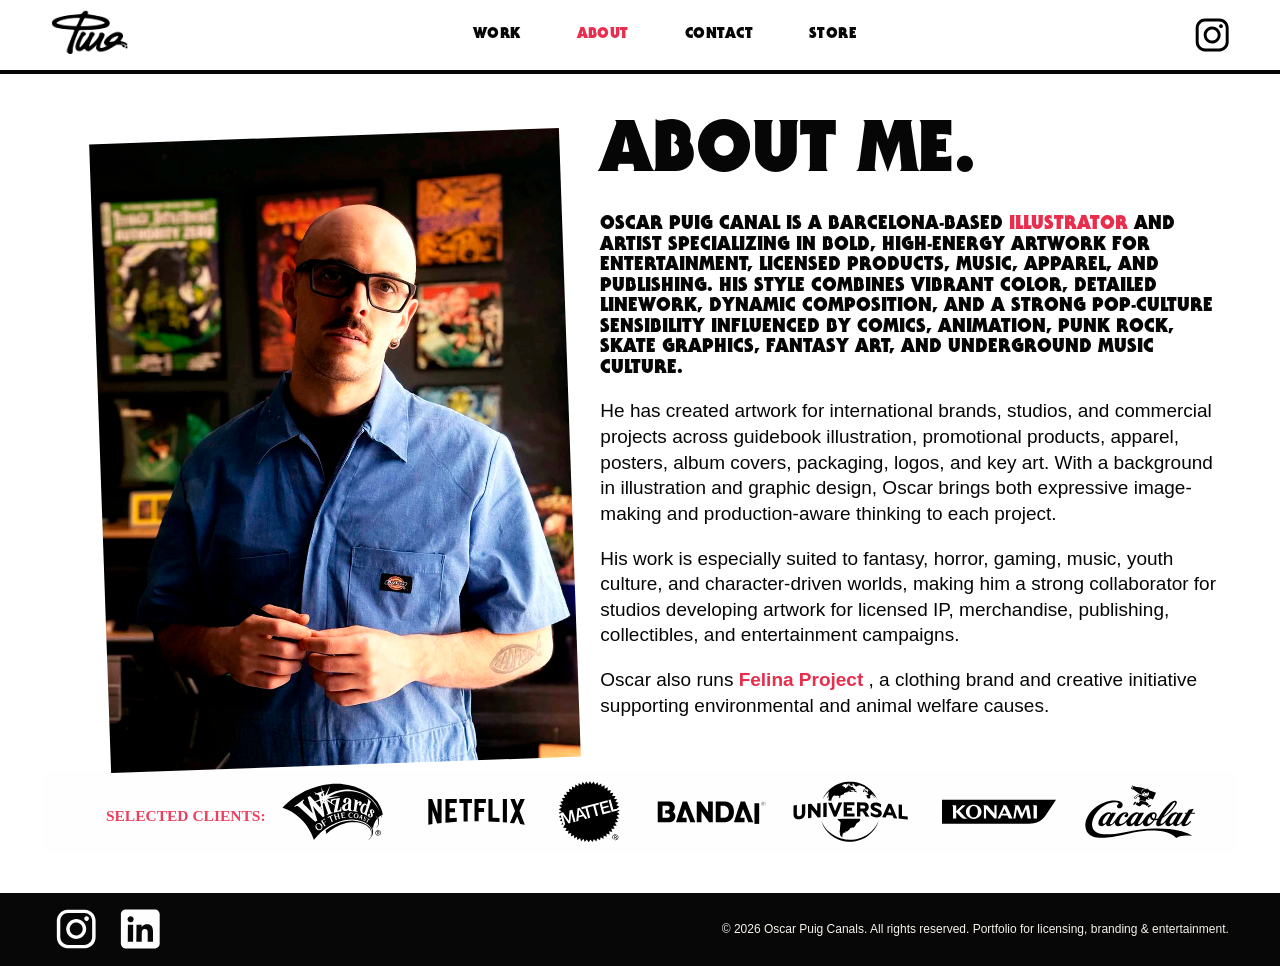
==== commit e26e7db4: "d" ====
--- a/about.html
+++ b/about.html
@@ -14,7 +14,7 @@
   <header class="site-header">
   <div class="nav-wrap">
     <a class="logo" href="index.html#home" aria-label="Ir a inicio">
-      <img src="assets/img/logos/logo.gif" alt="OP">
+      <img src="assets/img/logos/logo-2.gif" alt="OP">
     </a>
 
     <nav class="main-nav" aria-label="Navegación principal">
--- a/assets/css/styles.css
+++ b/assets/css/styles.css
@@ -614,19 +614,27 @@
 }
 
 .modal-close{
-  position:absolute;
-  right:-8px;
-  top:-52px;
+  position:sticky;
+  top:18px;
+  left:100%;
   z-index:120;
+
   width:42px;
   height:42px;
+  margin-left:auto;
+  margin-right:-8px;
+  margin-bottom:10px;
+
   border:0;
   background:transparent;
   color:#fff;
+
   font-family:var(--display);
   font-size:42px;
   line-height:1;
+
   cursor:pointer;
+
   transition:
     transform .2s ease,
     opacity .2s ease;
@@ -1207,6 +1215,12 @@
     margin-left:0;
     text-align:center;
   }
+  @media (max-width:640px){
+  .hero-name-logo{
+    width:min(100%, 330px);
+    margin:0 auto 18px;
+  }
+}
 }
 /* ============================= */
 /* FELINA LINK */
@@ -1293,5 +1307,72 @@
     display:none !important;
   }
 }
-
-
+/* ============================= */
+/* LOGO GRANDE HERO — SIN TOCAR HEADER */
+/* ============================= */
+
+.hero-name-logo{
+  display:block;
+  width:min(100%, 410px);
+  max-width:410px;
+  height:auto;
+  margin:0 0 18px;
+}
+
+/* ============================= */
+/* HEADER MOBILE — ESTRUCTURA ORIGINAL */
+/* ============================= */
+
+@media (max-width:640px){
+  .nav-wrap{
+    height:auto;
+    grid-template-columns:1fr;
+    padding:12px 18px;
+    text-align:center;
+  }
+
+  .logo{
+    justify-self:center;
+    width:84px;
+    height:auto;
+  }
+
+  .logo img{
+    width:78px;
+    max-width:78px;
+    height:auto;
+    display:block;
+  }
+
+  .main-nav{
+    width:100%;
+    display:flex;
+    flex-wrap:wrap;
+    justify-content:center;
+    gap:18px;
+    margin:6px 0;
+  }
+
+  .header-instagram,
+  .eye-link.header-instagram{
+    display:none !important;
+  }
+
+  .hero-name-logo{
+    width:min(100%, 330px);
+    max-width:330px;
+    margin:0 0 18px;
+  }
+}
+
+
+/* Logo GIF header con blanco en modo multiplicar */
+.site-header .logo{
+  background:transparent;
+  isolation:auto;
+}
+
+.site-header .logo img{
+  mix-blend-mode:multiply;
+  filter:contrast(1.15);
+}
--- a/assets/css/styles.css
+++ b/assets/css/styles.css
@@ -614,19 +614,27 @@
 }
 
 .modal-close{
-  position:absolute;
-  right:-8px;
-  top:-52px;
+  position:sticky;
+  top:18px;
+  left:100%;
   z-index:120;
+
   width:42px;
   height:42px;
+  margin-left:auto;
+  margin-right:-8px;
+  margin-bottom:10px;
+
   border:0;
   background:transparent;
   color:#fff;
+
   font-family:var(--display);
   font-size:42px;
   line-height:1;
+
   cursor:pointer;
+
   transition:
     transform .2s ease,
     opacity .2s ease;
@@ -1207,6 +1215,12 @@
     margin-left:0;
     text-align:center;
   }
+  @media (max-width:640px){
+  .hero-name-logo{
+    width:min(100%, 330px);
+    margin:0 auto 18px;
+  }
+}
 }
 /* ============================= */
 /* FELINA LINK */
@@ -1293,5 +1307,72 @@
     display:none !important;
   }
 }
-
-
+/* ============================= */
+/* LOGO GRANDE HERO — SIN TOCAR HEADER */
+/* ============================= */
+
+.hero-name-logo{
+  display:block;
+  width:min(100%, 410px);
+  max-width:410px;
+  height:auto;
+  margin:0 0 18px;
+}
+
+/* ============================= */
+/* HEADER MOBILE — ESTRUCTURA ORIGINAL */
+/* ============================= */
+
+@media (max-width:640px){
+  .nav-wrap{
+    height:auto;
+    grid-template-columns:1fr;
+    padding:12px 18px;
+    text-align:center;
+  }
+
+  .logo{
+    justify-self:center;
+    width:84px;
+    height:auto;
+  }
+
+  .logo img{
+    width:78px;
+    max-width:78px;
+    height:auto;
+    display:block;
+  }
+
+  .main-nav{
+    width:100%;
+    display:flex;
+    flex-wrap:wrap;
+    justify-content:center;
+    gap:18px;
+    margin:6px 0;
+  }
+
+  .header-instagram,
+  .eye-link.header-instagram{
+    display:none !important;
+  }
+
+  .hero-name-logo{
+    width:min(100%, 330px);
+    max-width:330px;
+    margin:0 0 18px;
+  }
+}
+
+
+/* Logo GIF header con blanco en modo multiplicar */
+.site-header .logo{
+  background:transparent;
+  isolation:auto;
+}
+
+.site-header .logo img{
+  mix-blend-mode:multiply;
+  filter:contrast(1.15);
+}
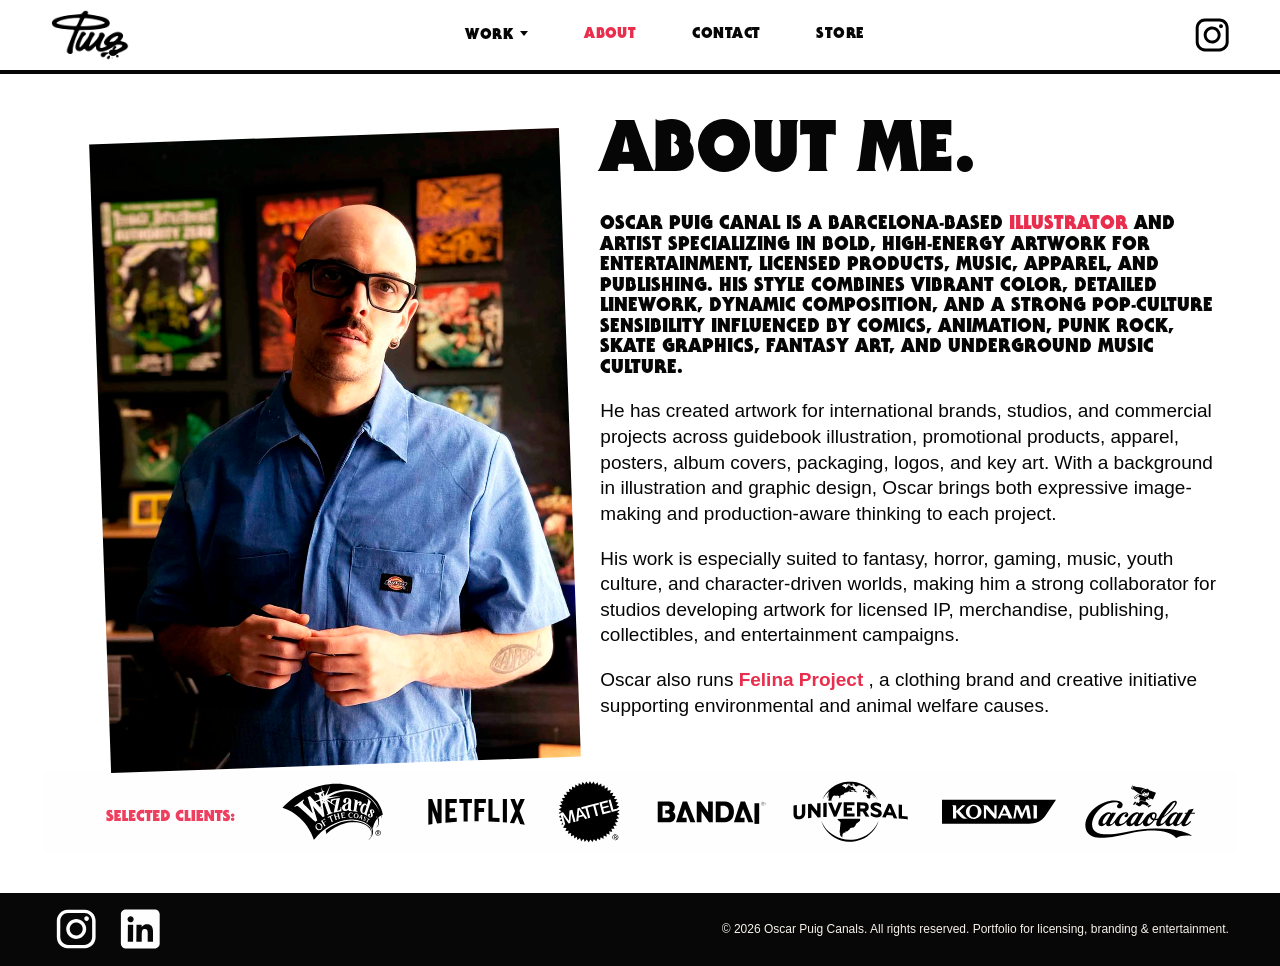
==== commit fcf7b408: "yes" ====
--- a/about.html
+++ b/about.html
@@ -5,8 +5,20 @@
   <meta name="viewport" content="width=device-width, initial-scale=1">
   <title>Oscar Puig - About</title>
   <link rel="stylesheet" href="assets/css/styles.css">
+<!-- Open Graph / Link Preview -->
+  <meta property="og:title" content="Oscar Puig — Illustration & Character Design">
+  <meta property="og:description" content="Illustration, character design and merchandise for entertainment brands, licensed products and music culture.">
+  <meta property="og:image" content="https://oscarpuig.com/assets/img/social/og-image.jpg">
+  <meta property="og:url" content="https://oscarpuig.com">
+  <meta property="og:type" content="website">
 
-   <link rel="icon" type="image/png" href="assets/img/favicon/favicon.png">
+  <!-- Twitter / X Preview -->
+  <meta name="twitter:card" content="summary_large_image">
+  <meta name="twitter:title" content="Oscar Puig — Illustration & Character Design">
+  <meta name="twitter:description" content="Illustration, character design and merchandise for entertainment brands, licensed products and music culture.">
+  <meta name="twitter:image" content="https://oscarpuig.com/assets/img/social/og-image.jpg">
+
+  <link rel="icon" type="image/png" href="assets/img/favicon/favicon.png">
   <link rel="stylesheet" href="assets/css/styles.css">
 </head>
 
@@ -14,16 +26,27 @@
   <header class="site-header">
   <div class="nav-wrap">
     <a class="logo" href="index.html#home" aria-label="Ir a inicio">
-      <img src="assets/img/logos/logo-2.gif" alt="OP">
+      <img src="assets/img/logos/logo.gif" alt="OP">
     </a>
 
-    <nav class="main-nav" aria-label="Navegación principal">
-      <a href="index.html#licensed-work">Work</a>
-      <a class="active" href="about.html">About</a>
-      <a href="contact.html">Contact</a>
-      <a href="https://lostmerch.com/collections/felina" target="_blank" rel="noopener">Store</a>
-    </nav>
+<nav class="main-nav" aria-label="Navegación principal">
+  <div class="nav-dropdown">
+    <a class="nav-dropdown-trigger" href="index.html#licensed-work">
+      Work
+    </a>
 
+    <div class="nav-dropdown-menu">
+      <a href="index.html#licensed-work">Licensed Work</a>
+      <a href="index.html#packaging">Product Design</a>
+      <a href="index.html#poster-art">Poster Art</a>
+      <a href="index.html#merch-apparel">Merch & Apparel</a>
+    </div>
+  </div>
+
+  <a class="active" href="about.html">About</a>
+  <a href="contact.html">Contact</a>
+  <a href="https://lostmerch.com/collections/felina" target="_blank" rel="noopener">Store</a>
+</nav>
     <a
       class="eye-link header-instagram"
       href="https://www.instagram.com/oscarpuig_bf/"
--- a/assets/css/styles.css
+++ b/assets/css/styles.css
@@ -1375,4 +1375,216 @@
 .site-header .logo img{
   mix-blend-mode:multiply;
   filter:contrast(1.15);
+}
+/* ============================= */
+/* NAV DROPDOWN WORK */
+/* ============================= */
+
+.nav-dropdown{
+  position:relative;
+  display:flex;
+  align-items:center;
+  height:70px;
+}
+
+.nav-dropdown-trigger{
+  cursor:pointer;
+  display:flex;
+  align-items:center;
+  height:70px;
+}
+
+.nav-dropdown-menu{
+  position:absolute;
+  top:100%;
+  left:50%;
+  transform:translateX(-50%) translateY(0);
+
+  min-width:210px;
+  padding:12px 0;
+
+  background:#ffffff;
+  border:2px solid var(--ink);
+  box-shadow:4px 4px 0 var(--ink);
+
+  display:flex;
+  flex-direction:column;
+  gap:0;
+
+  opacity:0;
+  visibility:hidden;
+  pointer-events:none;
+
+  transition:
+    opacity .18s ease,
+    visibility .18s ease;
+
+  z-index:80;
+}
+
+/* Zona invisible que une Work con el menú */
+.nav-dropdown-menu::before{
+  content:"";
+  position:absolute;
+  left:0;
+  right:0;
+  top:-14px;
+  height:14px;
+  background:transparent;
+}
+
+.nav-dropdown-menu a{
+  display:block;
+  padding:10px 16px 8px;
+
+  font-family:var(--display);
+  font-size:13px;
+  line-height:1;
+  text-align:left;
+  white-space:nowrap;
+
+  color:var(--ink);
+  text-decoration:none;
+  text-transform:uppercase;
+  letter-spacing:.03em;
+}
+
+.nav-dropdown-menu a:hover{
+  background:var(--accent);
+  color:#fff;
+}
+
+.nav-dropdown:hover .nav-dropdown-menu,
+.nav-dropdown:focus-within .nav-dropdown-menu{
+  opacity:1;
+  visibility:visible;
+  pointer-events:auto;
+}
+
+/* Flecha */
+.nav-dropdown-trigger::after{
+  content:"";
+  display:inline-block;
+  width:0;
+  height:0;
+  margin-left:7px;
+  transform:translateY(-2px);
+
+  border-left:4px solid transparent;
+  border-right:4px solid transparent;
+  border-top:5px solid currentColor;
+}
+
+/* MOBILE */
+@media (max-width:640px){
+  .nav-dropdown{
+    width:auto;
+    height:auto;
+    justify-content:center;
+    flex-direction:column;
+  }
+
+  .nav-dropdown-trigger{
+    height:auto;
+  }
+
+  .nav-dropdown-menu{
+    position:static;
+    transform:none;
+
+    width:100%;
+    min-width:0;
+    margin-top:8px;
+    padding:8px 0;
+
+    border:0;
+    box-shadow:none;
+    background:transparent;
+
+    opacity:1;
+    visibility:visible;
+    pointer-events:auto;
+
+    display:flex;
+    flex-direction:column;
+    align-items:center;
+    gap:8px;
+  }
+
+  .nav-dropdown-menu::before{
+    display:none;
+  }
+
+  .nav-dropdown-menu a{
+    text-align:center;
+    font-size:12px;
+    padding:4px 8px;
+  }
+
+  .nav-dropdown-menu a:hover{
+    background:transparent;
+    color:var(--accent);
+  }
+}
+/* ============================= */
+/* FIX ALINEACIÓN NAV DROPDOWN */
+/* ============================= */
+
+.main-nav{
+  align-items:center;
+}
+
+.nav-dropdown{
+  height:auto;
+  display:flex;
+  align-items:center;
+}
+
+.nav-dropdown-trigger{
+  height:auto;
+  display:inline-flex;
+  align-items:center;
+  line-height:1;
+}
+
+/* Mantiene el desplegable conectado sin bajar el texto Work */
+.nav-dropdown::after{
+  content:"";
+  position:absolute;
+  left:0;
+  right:0;
+  top:100%;
+  height:18px;
+  background:transparent;
+}
+
+.nav-dropdown-menu{
+  top:calc(100% + 14px);
+}
+/* ============================= */
+/* MOBILE — OCULTAR DROPDOWN WORK */
+/* ============================= */
+
+@media (max-width:640px){
+  .nav-dropdown{
+    width:auto;
+    flex-direction:row;
+  }
+
+  .nav-dropdown-menu{
+    display:none !important;
+  }
+
+  .nav-dropdown-trigger::after{
+    display:none;
+  }
+}
+/* ============================= */
+/* DESKTOP — CERRAR DROPDOWN AL CLIC */
+/* ============================= */
+
+.nav-dropdown.force-close .nav-dropdown-menu{
+  opacity:0 !important;
+  visibility:hidden !important;
+  pointer-events:none !important;
 }
--- a/assets/css/styles.css
+++ b/assets/css/styles.css
@@ -1375,4 +1375,216 @@
 .site-header .logo img{
   mix-blend-mode:multiply;
   filter:contrast(1.15);
+}
+/* ============================= */
+/* NAV DROPDOWN WORK */
+/* ============================= */
+
+.nav-dropdown{
+  position:relative;
+  display:flex;
+  align-items:center;
+  height:70px;
+}
+
+.nav-dropdown-trigger{
+  cursor:pointer;
+  display:flex;
+  align-items:center;
+  height:70px;
+}
+
+.nav-dropdown-menu{
+  position:absolute;
+  top:100%;
+  left:50%;
+  transform:translateX(-50%) translateY(0);
+
+  min-width:210px;
+  padding:12px 0;
+
+  background:#ffffff;
+  border:2px solid var(--ink);
+  box-shadow:4px 4px 0 var(--ink);
+
+  display:flex;
+  flex-direction:column;
+  gap:0;
+
+  opacity:0;
+  visibility:hidden;
+  pointer-events:none;
+
+  transition:
+    opacity .18s ease,
+    visibility .18s ease;
+
+  z-index:80;
+}
+
+/* Zona invisible que une Work con el menú */
+.nav-dropdown-menu::before{
+  content:"";
+  position:absolute;
+  left:0;
+  right:0;
+  top:-14px;
+  height:14px;
+  background:transparent;
+}
+
+.nav-dropdown-menu a{
+  display:block;
+  padding:10px 16px 8px;
+
+  font-family:var(--display);
+  font-size:13px;
+  line-height:1;
+  text-align:left;
+  white-space:nowrap;
+
+  color:var(--ink);
+  text-decoration:none;
+  text-transform:uppercase;
+  letter-spacing:.03em;
+}
+
+.nav-dropdown-menu a:hover{
+  background:var(--accent);
+  color:#fff;
+}
+
+.nav-dropdown:hover .nav-dropdown-menu,
+.nav-dropdown:focus-within .nav-dropdown-menu{
+  opacity:1;
+  visibility:visible;
+  pointer-events:auto;
+}
+
+/* Flecha */
+.nav-dropdown-trigger::after{
+  content:"";
+  display:inline-block;
+  width:0;
+  height:0;
+  margin-left:7px;
+  transform:translateY(-2px);
+
+  border-left:4px solid transparent;
+  border-right:4px solid transparent;
+  border-top:5px solid currentColor;
+}
+
+/* MOBILE */
+@media (max-width:640px){
+  .nav-dropdown{
+    width:auto;
+    height:auto;
+    justify-content:center;
+    flex-direction:column;
+  }
+
+  .nav-dropdown-trigger{
+    height:auto;
+  }
+
+  .nav-dropdown-menu{
+    position:static;
+    transform:none;
+
+    width:100%;
+    min-width:0;
+    margin-top:8px;
+    padding:8px 0;
+
+    border:0;
+    box-shadow:none;
+    background:transparent;
+
+    opacity:1;
+    visibility:visible;
+    pointer-events:auto;
+
+    display:flex;
+    flex-direction:column;
+    align-items:center;
+    gap:8px;
+  }
+
+  .nav-dropdown-menu::before{
+    display:none;
+  }
+
+  .nav-dropdown-menu a{
+    text-align:center;
+    font-size:12px;
+    padding:4px 8px;
+  }
+
+  .nav-dropdown-menu a:hover{
+    background:transparent;
+    color:var(--accent);
+  }
+}
+/* ============================= */
+/* FIX ALINEACIÓN NAV DROPDOWN */
+/* ============================= */
+
+.main-nav{
+  align-items:center;
+}
+
+.nav-dropdown{
+  height:auto;
+  display:flex;
+  align-items:center;
+}
+
+.nav-dropdown-trigger{
+  height:auto;
+  display:inline-flex;
+  align-items:center;
+  line-height:1;
+}
+
+/* Mantiene el desplegable conectado sin bajar el texto Work */
+.nav-dropdown::after{
+  content:"";
+  position:absolute;
+  left:0;
+  right:0;
+  top:100%;
+  height:18px;
+  background:transparent;
+}
+
+.nav-dropdown-menu{
+  top:calc(100% + 14px);
+}
+/* ============================= */
+/* MOBILE — OCULTAR DROPDOWN WORK */
+/* ============================= */
+
+@media (max-width:640px){
+  .nav-dropdown{
+    width:auto;
+    flex-direction:row;
+  }
+
+  .nav-dropdown-menu{
+    display:none !important;
+  }
+
+  .nav-dropdown-trigger::after{
+    display:none;
+  }
+}
+/* ============================= */
+/* DESKTOP — CERRAR DROPDOWN AL CLIC */
+/* ============================= */
+
+.nav-dropdown.force-close .nav-dropdown-menu{
+  opacity:0 !important;
+  visibility:hidden !important;
+  pointer-events:none !important;
 }
